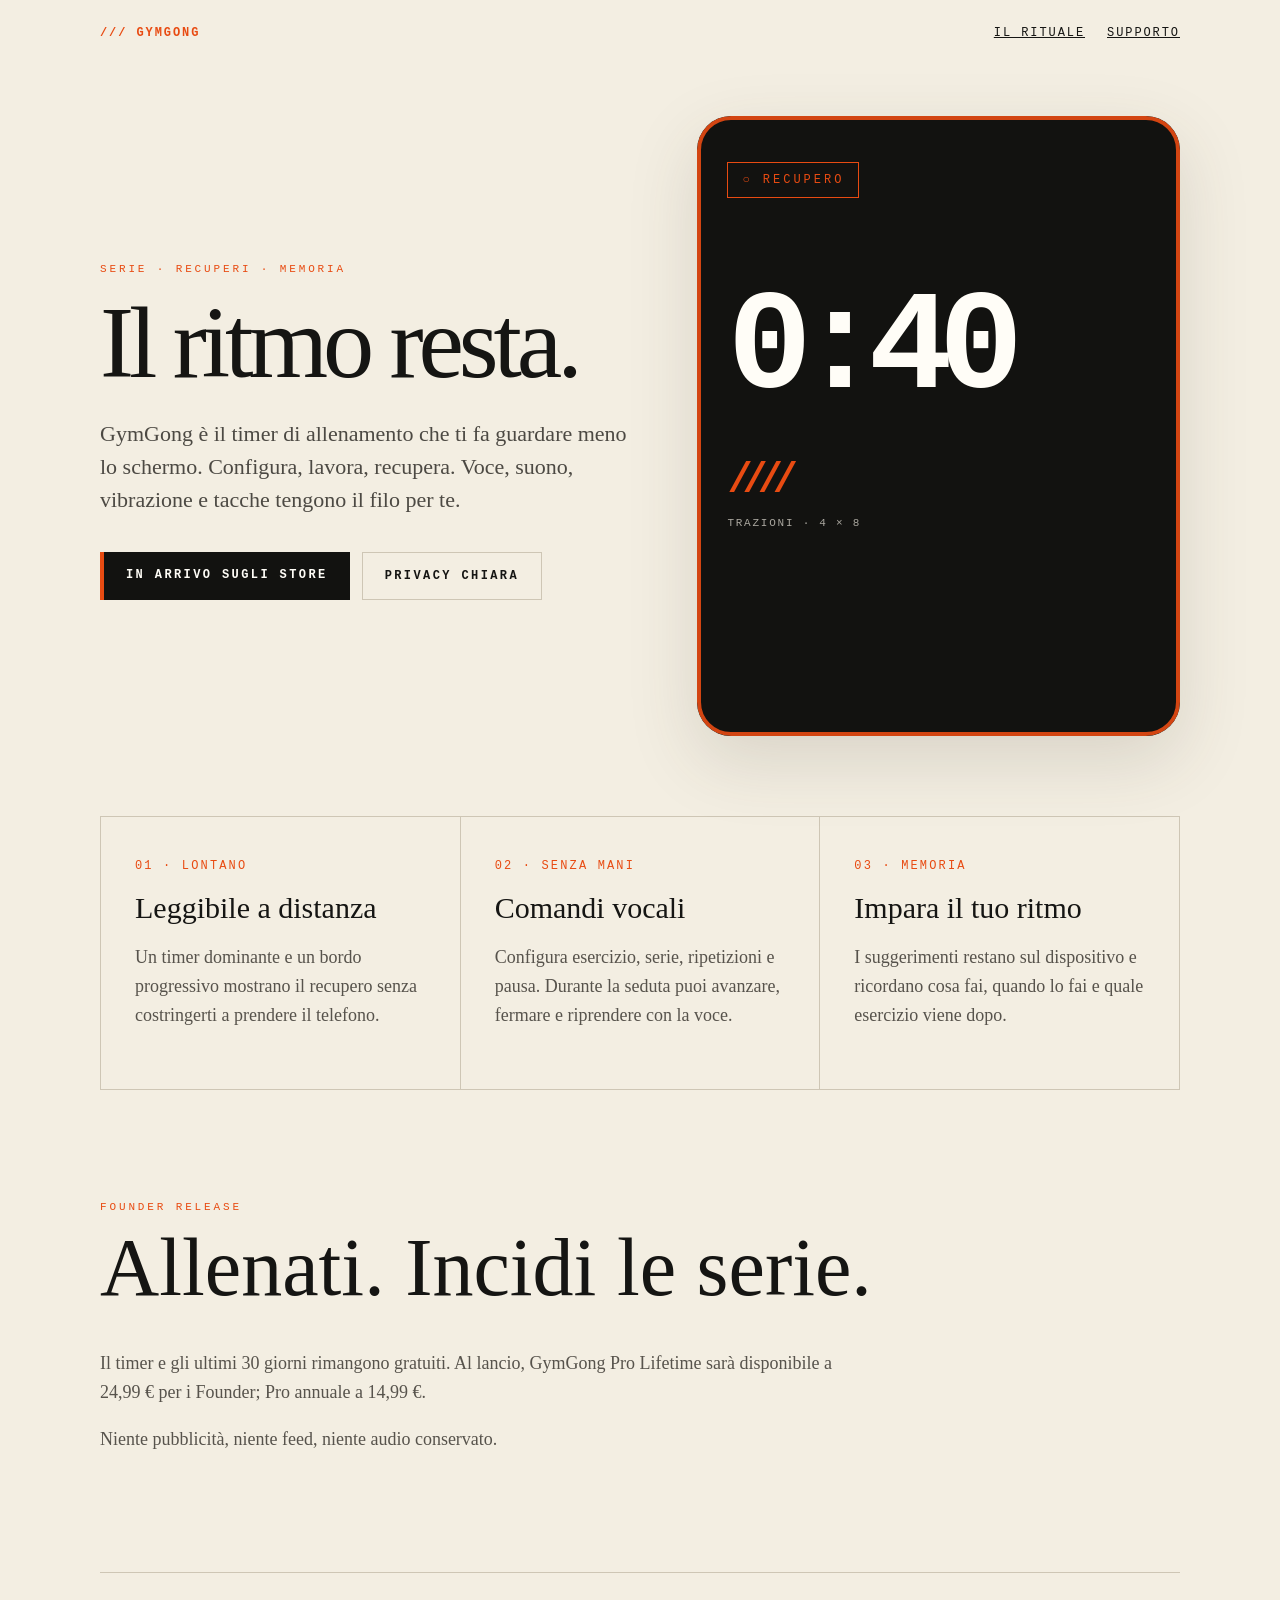
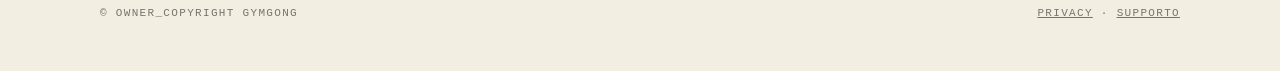
==== index.html @ 96884dc1 "Prepare GymGong 1.0 monetization launch" ====
<!doctype html><html lang="it"><head><meta charset="utf-8"><meta name="viewport" content="width=device-width,initial-scale=1"><meta name="description" content="GymGong: serie, recuperi e memoria. Un timer di allenamento tattile, vocale e memorabile."><meta property="og:title" content="GymGong — Il ritmo resta"><meta property="og:description" content="Guarda meno lo schermo. Senti il ritmo della seduta."><title>GymGong — Serie, recuperi, memoria</title><link rel="stylesheet" href="styles.css"></head><body><header class="wrap nav"><span class="mark">/// GymGong</span><div><a href="#rituale">Il rituale</a><a href="support.html">Supporto</a></div></header><main><section class="wrap hero"><div><p class="eyebrow">Serie · recuperi · memoria</p><h1>Il ritmo resta.</h1><p class="lead">GymGong è il timer di allenamento che ti fa guardare meno lo schermo. Configura, lavora, recupera. Voce, suono, vibrazione e tacche tengono il filo per te.</p><div class="actions"><a class="button" href="#arrivo">In arrivo sugli Store</a><a class="button secondary" href="privacy.html">Privacy chiara</a></div></div><div class="phone" aria-label="Anteprima del timer GymGong"><span class="state">○ RECUPERO</span><div class="timer">0:40</div><div class="tallies">////</div><small>TRAZIONI · 4 × 8</small></div></section><section id="rituale" class="wrap grid"><article class="card"><b>01 · LONTANO</b><h2>Leggibile a distanza</h2><p>Un timer dominante e un bordo progressivo mostrano il recupero senza costringerti a prendere il telefono.</p></article><article class="card"><b>02 · SENZA MANI</b><h2>Comandi vocali</h2><p>Configura esercizio, serie, ripetizioni e pausa. Durante la seduta puoi avanzare, fermare e riprendere con la voce.</p></article><article class="card"><b>03 · MEMORIA</b><h2>Impara il tuo ritmo</h2><p>I suggerimenti restano sul dispositivo e ricordano cosa fai, quando lo fai e quale esercizio viene dopo.</p></article></section><section id="arrivo" class="wrap section"><p class="eyebrow">Founder release</p><h1>Allenati. Incidi le serie.</h1><div class="copy"><p>Il timer e gli ultimi 30 giorni rimangono gratuiti. Al lancio, GymGong Pro Lifetime sarà disponibile a 24,99 € per i Founder; Pro annuale a 14,99 €.</p><p>Niente pubblicità, niente feed, niente audio conservato.</p></div></section></main><footer class="wrap footer"><span>© OWNER_COPYRIGHT GymGong</span><span><a href="privacy.html">Privacy</a> · <a href="support.html">Supporto</a></span></footer></body></html>
---- styles.css ----
:root{--paper:#f3eee2;--ink:#151513;--muted:#77746d;--line:#cec6b5;--accent:#e84b12;--dark:#121210;--white:#fffdf7}*{box-sizing:border-box}html{scroll-behavior:smooth}body{margin:0;background:var(--paper);color:var(--ink);font-family:Georgia,"Times New Roman",serif}a{color:inherit}.wrap{width:min(1080px,calc(100% - 40px));margin:auto}.nav{display:flex;justify-content:space-between;align-items:center;padding:26px 0;font-family:ui-monospace,monospace;letter-spacing:.16em;text-transform:uppercase;font-size:12px}.mark{color:var(--accent);font-weight:800}.nav div{display:flex;gap:22px}.hero{display:grid;grid-template-columns:1.05fr .95fr;gap:64px;align-items:center;min-height:76vh;padding:50px 0 80px}.eyebrow{font-family:ui-monospace,monospace;letter-spacing:.26em;text-transform:uppercase;color:var(--accent);font-size:11px}.hero h1{font-size:clamp(54px,8vw,104px);font-weight:400;line-height:.86;letter-spacing:-.05em;margin:24px 0 30px}.lead{font-size:22px;line-height:1.5;color:#4c4943;max-width:560px}.actions{display:flex;flex-wrap:wrap;gap:12px;margin-top:36px}.button{background:var(--dark);color:var(--white);padding:16px 22px;text-decoration:none;font:700 12px ui-monospace,monospace;letter-spacing:.2em;text-transform:uppercase;border-left:4px solid var(--accent)}.button.secondary{background:transparent;color:var(--ink);border:1px solid var(--line)}.phone{background:var(--dark);border-radius:34px;min-height:620px;padding:46px 30px;color:var(--white);box-shadow:0 24px 70px #403b3026;position:relative;overflow:hidden}.phone:after{content:"";position:absolute;inset:0;border:4px solid var(--accent);border-radius:34px;opacity:.9}.state{display:inline-block;border:1px solid var(--accent);padding:10px 14px;color:var(--accent);font:12px ui-monospace,monospace;letter-spacing:.25em}.timer{font:800 clamp(72px,11vw,142px) ui-monospace,monospace;letter-spacing:-.1em;margin:72px 0 28px}.tallies{color:var(--accent);font:800 42px ui-monospace,monospace;letter-spacing:-.24em}.phone small{display:block;margin-top:12px;color:#aaa79f;font:11px ui-monospace,monospace;letter-spacing:.16em}.grid{display:grid;grid-template-columns:repeat(3,1fr);border-top:1px solid var(--line);border-left:1px solid var(--line)}.card{padding:42px 34px;border-right:1px solid var(--line);border-bottom:1px solid var(--line)}.card b{display:block;color:var(--accent);font:12px ui-monospace,monospace;letter-spacing:.18em;margin-bottom:18px}.card h2{font-size:30px;font-weight:400;margin:0 0 14px}.card p,.copy p,.copy li{font-size:18px;line-height:1.6;color:#57534c}.section{padding:100px 0}.section h1{font-size:clamp(44px,7vw,82px);font-weight:400;line-height:1;margin:14px 0 40px}.copy{max-width:760px}.footer{border-top:1px solid var(--line);padding:34px 0 50px;display:flex;justify-content:space-between;gap:20px;color:var(--muted);font:11px ui-monospace,monospace;letter-spacing:.12em;text-transform:uppercase}@media(max-width:780px){.hero{grid-template-columns:1fr;gap:34px}.phone{min-height:480px}.grid{grid-template-columns:1fr}.footer{flex-direction:column}.nav div{gap:12px}.nav{font-size:10px}}
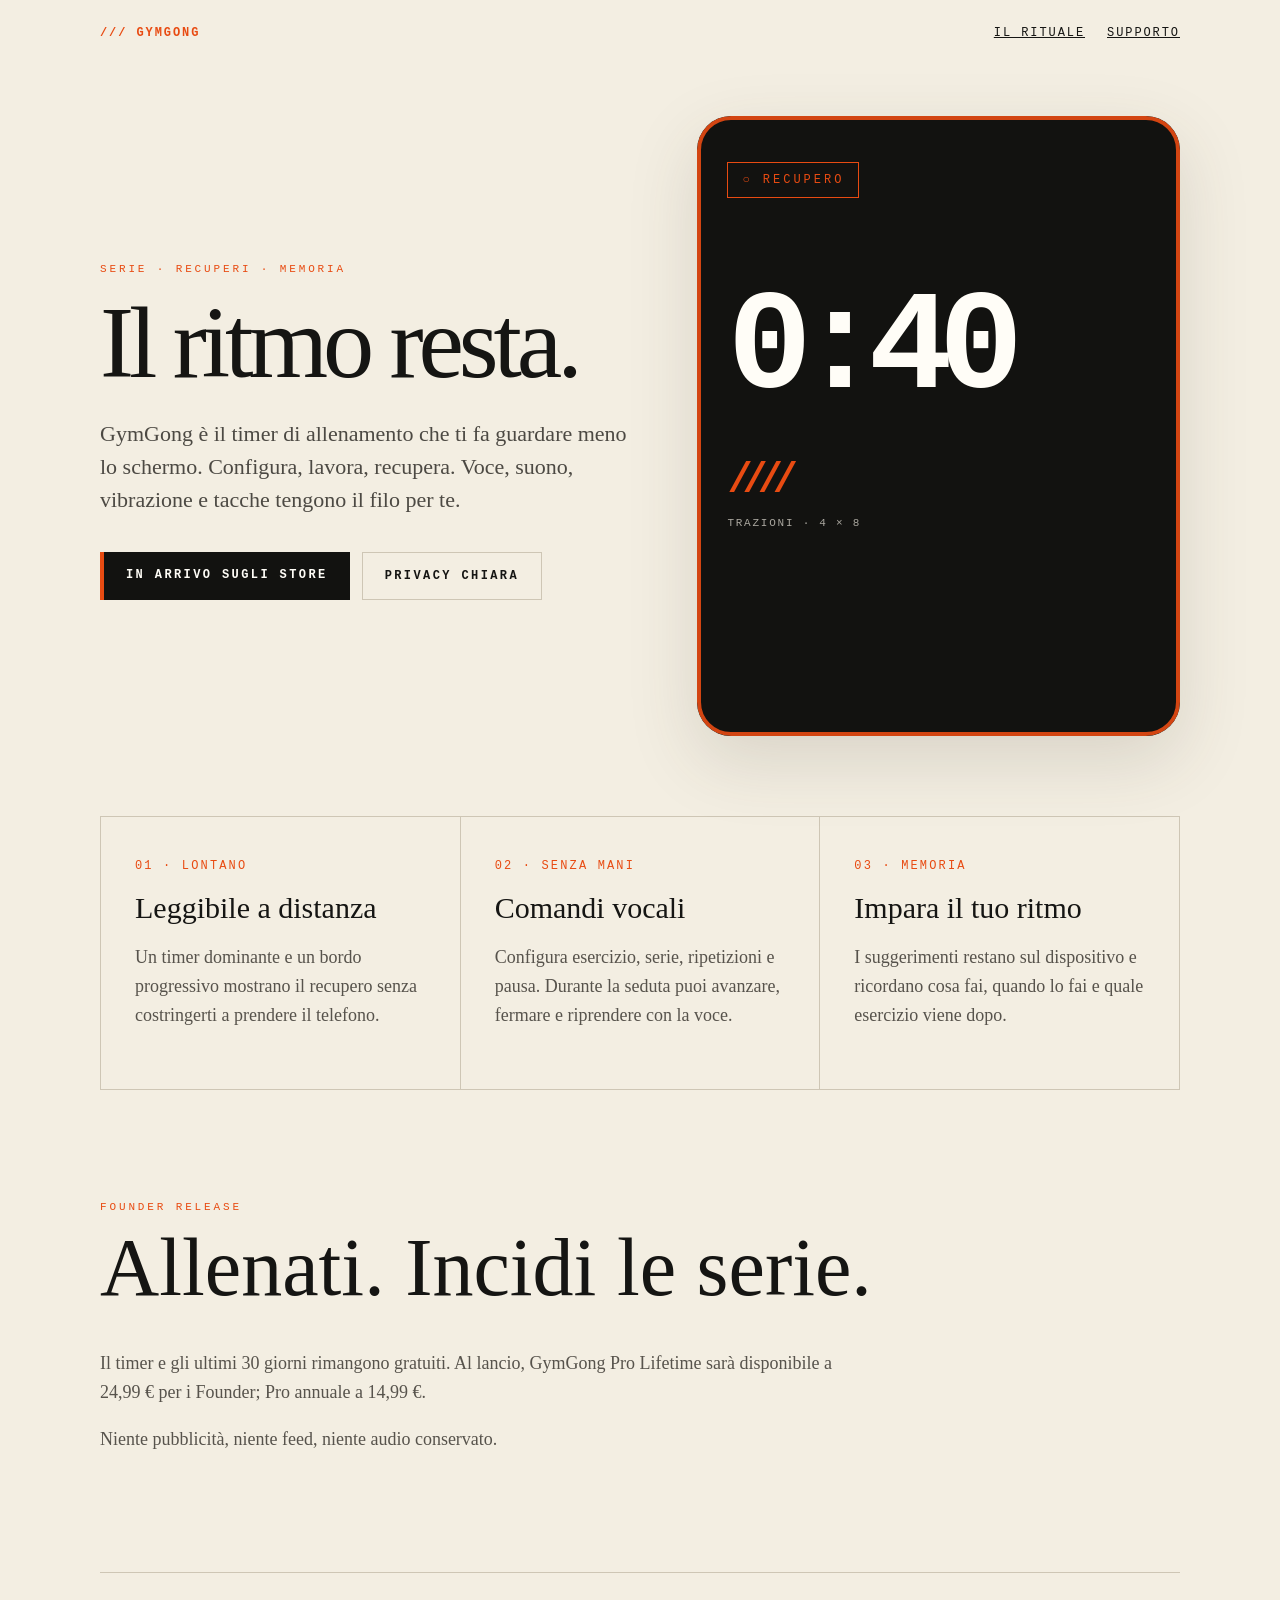
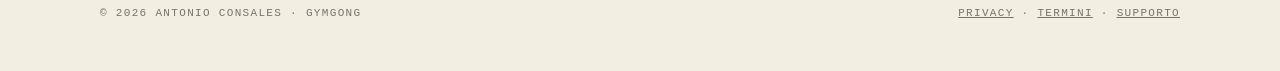
==== commit ebd826a3: "release: publish support and privacy site" ====
--- a/index.html
+++ b/index.html
@@ -1 +1 @@
-<!doctype html><html lang="it"><head><meta charset="utf-8"><meta name="viewport" content="width=device-width,initial-scale=1"><meta name="description" content="GymGong: serie, recuperi e memoria. Un timer di allenamento tattile, vocale e memorabile."><meta property="og:title" content="GymGong — Il ritmo resta"><meta property="og:description" content="Guarda meno lo schermo. Senti il ritmo della seduta."><title>GymGong — Serie, recuperi, memoria</title><link rel="stylesheet" href="styles.css"></head><body><header class="wrap nav"><span class="mark">/// GymGong</span><div><a href="#rituale">Il rituale</a><a href="support.html">Supporto</a></div></header><main><section class="wrap hero"><div><p class="eyebrow">Serie · recuperi · memoria</p><h1>Il ritmo resta.</h1><p class="lead">GymGong è il timer di allenamento che ti fa guardare meno lo schermo. Configura, lavora, recupera. Voce, suono, vibrazione e tacche tengono il filo per te.</p><div class="actions"><a class="button" href="#arrivo">In arrivo sugli Store</a><a class="button secondary" href="privacy.html">Privacy chiara</a></div></div><div class="phone" aria-label="Anteprima del timer GymGong"><span class="state">○ RECUPERO</span><div class="timer">0:40</div><div class="tallies">////</div><small>TRAZIONI · 4 × 8</small></div></section><section id="rituale" class="wrap grid"><article class="card"><b>01 · LONTANO</b><h2>Leggibile a distanza</h2><p>Un timer dominante e un bordo progressivo mostrano il recupero senza costringerti a prendere il telefono.</p></article><article class="card"><b>02 · SENZA MANI</b><h2>Comandi vocali</h2><p>Configura esercizio, serie, ripetizioni e pausa. Durante la seduta puoi avanzare, fermare e riprendere con la voce.</p></article><article class="card"><b>03 · MEMORIA</b><h2>Impara il tuo ritmo</h2><p>I suggerimenti restano sul dispositivo e ricordano cosa fai, quando lo fai e quale esercizio viene dopo.</p></article></section><section id="arrivo" class="wrap section"><p class="eyebrow">Founder release</p><h1>Allenati. Incidi le serie.</h1><div class="copy"><p>Il timer e gli ultimi 30 giorni rimangono gratuiti. Al lancio, GymGong Pro Lifetime sarà disponibile a 24,99 € per i Founder; Pro annuale a 14,99 €.</p><p>Niente pubblicità, niente feed, niente audio conservato.</p></div></section></main><footer class="wrap footer"><span>© OWNER_COPYRIGHT GymGong</span><span><a href="privacy.html">Privacy</a> · <a href="support.html">Supporto</a></span></footer></body></html>
+<!doctype html><html lang="it"><head><meta charset="utf-8"><meta name="viewport" content="width=device-width,initial-scale=1"><meta name="description" content="GymGong: serie, recuperi e memoria. Un timer di allenamento tattile, vocale e memorabile."><meta property="og:title" content="GymGong — Il ritmo resta"><meta property="og:description" content="Guarda meno lo schermo. Senti il ritmo della seduta."><title>GymGong — Serie, recuperi, memoria</title><link rel="stylesheet" href="styles.css"></head><body><header class="wrap nav"><span class="mark">/// GymGong</span><div><a href="#rituale">Il rituale</a><a href="support.html">Supporto</a></div></header><main><section class="wrap hero"><div><p class="eyebrow">Serie · recuperi · memoria</p><h1>Il ritmo resta.</h1><p class="lead">GymGong è il timer di allenamento che ti fa guardare meno lo schermo. Configura, lavora, recupera. Voce, suono, vibrazione e tacche tengono il filo per te.</p><div class="actions"><a class="button" href="#arrivo">In arrivo sugli Store</a><a class="button secondary" href="privacy.html">Privacy chiara</a></div></div><div class="phone" aria-label="Anteprima del timer GymGong"><span class="state">○ RECUPERO</span><div class="timer">0:40</div><div class="tallies">////</div><small>TRAZIONI · 4 × 8</small></div></section><section id="rituale" class="wrap grid"><article class="card"><b>01 · LONTANO</b><h2>Leggibile a distanza</h2><p>Un timer dominante e un bordo progressivo mostrano il recupero senza costringerti a prendere il telefono.</p></article><article class="card"><b>02 · SENZA MANI</b><h2>Comandi vocali</h2><p>Configura esercizio, serie, ripetizioni e pausa. Durante la seduta puoi avanzare, fermare e riprendere con la voce.</p></article><article class="card"><b>03 · MEMORIA</b><h2>Impara il tuo ritmo</h2><p>I suggerimenti restano sul dispositivo e ricordano cosa fai, quando lo fai e quale esercizio viene dopo.</p></article></section><section id="arrivo" class="wrap section"><p class="eyebrow">Founder release</p><h1>Allenati. Incidi le serie.</h1><div class="copy"><p>Il timer e gli ultimi 30 giorni rimangono gratuiti. Al lancio, GymGong Pro Lifetime sarà disponibile a 24,99 € per i Founder; Pro annuale a 14,99 €.</p><p>Niente pubblicità, niente feed, niente audio conservato.</p></div></section></main><footer class="wrap footer"><span>© 2026 Antonio Consales · GymGong</span><span><a href="privacy.html">Privacy</a> · <a href="terms.html">Termini</a> · <a href="support.html">Supporto</a></span></footer></body></html>
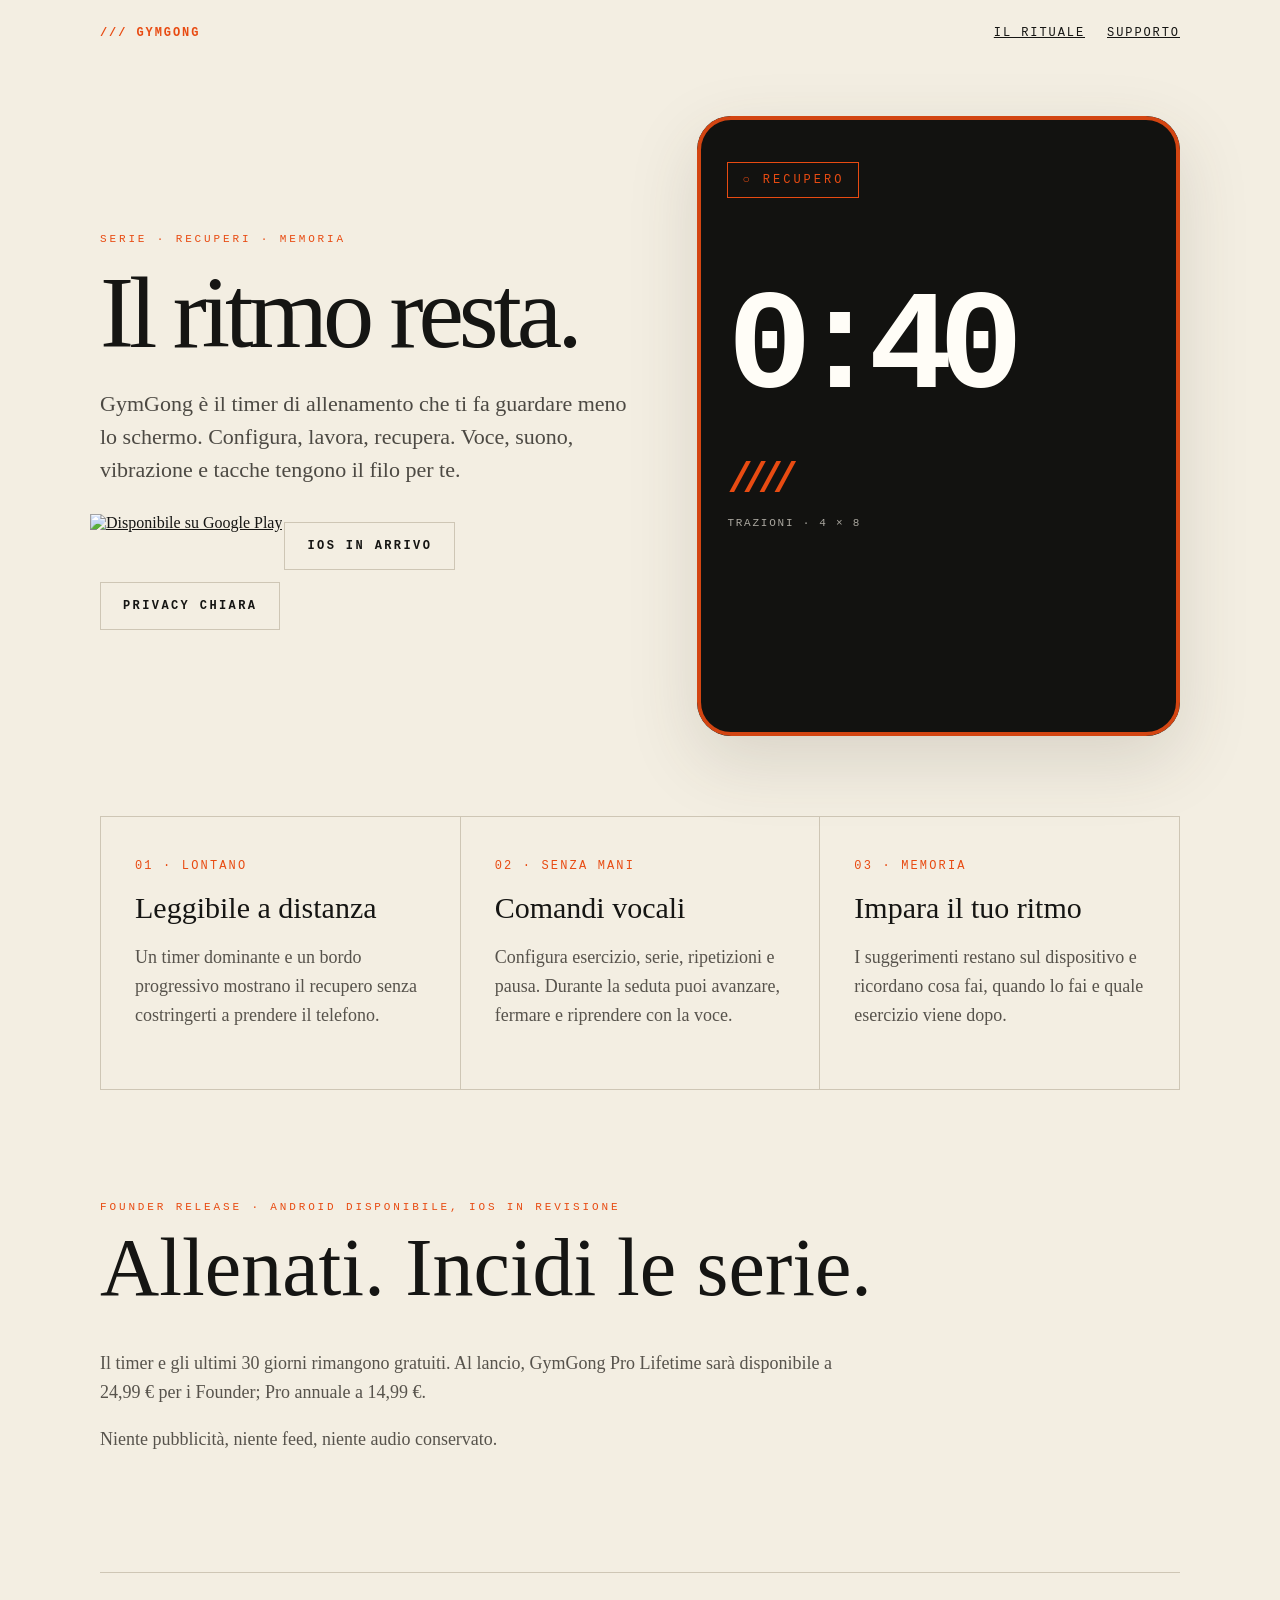
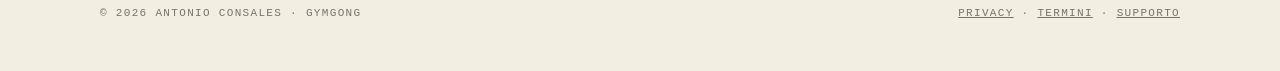
==== commit 208ae32d: "site: Google Play badge, Android available Co-Authored-By: Claude Fable 5.1 <noreply@anthropic.com>" ====
--- a/index.html
+++ b/index.html
@@ -1 +1 @@
-<!doctype html><html lang="it"><head><meta charset="utf-8"><meta name="viewport" content="width=device-width,initial-scale=1"><meta name="description" content="GymGong: serie, recuperi e memoria. Un timer di allenamento tattile, vocale e memorabile."><meta property="og:title" content="GymGong — Il ritmo resta"><meta property="og:description" content="Guarda meno lo schermo. Senti il ritmo della seduta."><title>GymGong — Serie, recuperi, memoria</title><link rel="stylesheet" href="styles.css"></head><body><header class="wrap nav"><span class="mark">/// GymGong</span><div><a href="#rituale">Il rituale</a><a href="support.html">Supporto</a></div></header><main><section class="wrap hero"><div><p class="eyebrow">Serie · recuperi · memoria</p><h1>Il ritmo resta.</h1><p class="lead">GymGong è il timer di allenamento che ti fa guardare meno lo schermo. Configura, lavora, recupera. Voce, suono, vibrazione e tacche tengono il filo per te.</p><div class="actions"><a class="button" href="#arrivo">In arrivo sugli Store</a><a class="button secondary" href="privacy.html">Privacy chiara</a></div></div><div class="phone" aria-label="Anteprima del timer GymGong"><span class="state">○ RECUPERO</span><div class="timer">0:40</div><div class="tallies">////</div><small>TRAZIONI · 4 × 8</small></div></section><section id="rituale" class="wrap grid"><article class="card"><b>01 · LONTANO</b><h2>Leggibile a distanza</h2><p>Un timer dominante e un bordo progressivo mostrano il recupero senza costringerti a prendere il telefono.</p></article><article class="card"><b>02 · SENZA MANI</b><h2>Comandi vocali</h2><p>Configura esercizio, serie, ripetizioni e pausa. Durante la seduta puoi avanzare, fermare e riprendere con la voce.</p></article><article class="card"><b>03 · MEMORIA</b><h2>Impara il tuo ritmo</h2><p>I suggerimenti restano sul dispositivo e ricordano cosa fai, quando lo fai e quale esercizio viene dopo.</p></article></section><section id="arrivo" class="wrap section"><p class="eyebrow">Founder release</p><h1>Allenati. Incidi le serie.</h1><div class="copy"><p>Il timer e gli ultimi 30 giorni rimangono gratuiti. Al lancio, GymGong Pro Lifetime sarà disponibile a 24,99 € per i Founder; Pro annuale a 14,99 €.</p><p>Niente pubblicità, niente feed, niente audio conservato.</p></div></section></main><footer class="wrap footer"><span>© 2026 Antonio Consales · GymGong</span><span><a href="privacy.html">Privacy</a> · <a href="terms.html">Termini</a> · <a href="support.html">Supporto</a></span></footer></body></html>
+<!doctype html><html lang="it"><head><meta charset="utf-8"><meta name="viewport" content="width=device-width,initial-scale=1"><meta name="description" content="GymGong: serie, recuperi e memoria. Un timer di allenamento tattile, vocale e memorabile."><meta property="og:title" content="GymGong — Il ritmo resta"><meta property="og:description" content="Guarda meno lo schermo. Senti il ritmo della seduta."><title>GymGong — Serie, recuperi, memoria</title><link rel="stylesheet" href="styles.css"></head><body><header class="wrap nav"><span class="mark">/// GymGong</span><div><a href="#rituale">Il rituale</a><a href="support.html">Supporto</a></div></header><main><section class="wrap hero"><div><p class="eyebrow">Serie · recuperi · memoria</p><h1>Il ritmo resta.</h1><p class="lead">GymGong è il timer di allenamento che ti fa guardare meno lo schermo. Configura, lavora, recupera. Voce, suono, vibrazione e tacche tengono il filo per te.</p><div class="actions"><a class="badge" href="https://play.google.com/store/apps/details?id=com.gymgong.app" rel="noopener"><img alt="Disponibile su Google Play" src="https://play.google.com/intl/it/badges/static/images/badges/it_badge_web_generic.png"></a><a class="button secondary" href="#arrivo">iOS in arrivo</a><a class="button secondary" href="privacy.html">Privacy chiara</a></div></div><div class="phone" aria-label="Anteprima del timer GymGong"><span class="state">○ RECUPERO</span><div class="timer">0:40</div><div class="tallies">////</div><small>TRAZIONI · 4 × 8</small></div></section><section id="rituale" class="wrap grid"><article class="card"><b>01 · LONTANO</b><h2>Leggibile a distanza</h2><p>Un timer dominante e un bordo progressivo mostrano il recupero senza costringerti a prendere il telefono.</p></article><article class="card"><b>02 · SENZA MANI</b><h2>Comandi vocali</h2><p>Configura esercizio, serie, ripetizioni e pausa. Durante la seduta puoi avanzare, fermare e riprendere con la voce.</p></article><article class="card"><b>03 · MEMORIA</b><h2>Impara il tuo ritmo</h2><p>I suggerimenti restano sul dispositivo e ricordano cosa fai, quando lo fai e quale esercizio viene dopo.</p></article></section><section id="arrivo" class="wrap section"><p class="eyebrow">Founder release · Android disponibile, iOS in revisione</p><h1>Allenati. Incidi le serie.</h1><div class="copy"><p>Il timer e gli ultimi 30 giorni rimangono gratuiti. Al lancio, GymGong Pro Lifetime sarà disponibile a 24,99 € per i Founder; Pro annuale a 14,99 €.</p><p>Niente pubblicità, niente feed, niente audio conservato.</p></div></section></main><footer class="wrap footer"><span>© 2026 Antonio Consales · GymGong</span><span><a href="privacy.html">Privacy</a> · <a href="terms.html">Termini</a> · <a href="support.html">Supporto</a></span></footer></body></html>
--- a/styles.css
+++ b/styles.css
@@ -1 +1 @@
-:root{--paper:#f3eee2;--ink:#151513;--muted:#77746d;--line:#cec6b5;--accent:#e84b12;--dark:#121210;--white:#fffdf7}*{box-sizing:border-box}html{scroll-behavior:smooth}body{margin:0;background:var(--paper);color:var(--ink);font-family:Georgia,"Times New Roman",serif}a{color:inherit}.wrap{width:min(1080px,calc(100% - 40px));margin:auto}.nav{display:flex;justify-content:space-between;align-items:center;padding:26px 0;font-family:ui-monospace,monospace;letter-spacing:.16em;text-transform:uppercase;font-size:12px}.mark{color:var(--accent);font-weight:800}.nav div{display:flex;gap:22px}.hero{display:grid;grid-template-columns:1.05fr .95fr;gap:64px;align-items:center;min-height:76vh;padding:50px 0 80px}.eyebrow{font-family:ui-monospace,monospace;letter-spacing:.26em;text-transform:uppercase;color:var(--accent);font-size:11px}.hero h1{font-size:clamp(54px,8vw,104px);font-weight:400;line-height:.86;letter-spacing:-.05em;margin:24px 0 30px}.lead{font-size:22px;line-height:1.5;color:#4c4943;max-width:560px}.actions{display:flex;flex-wrap:wrap;gap:12px;margin-top:36px}.button{background:var(--dark);color:var(--white);padding:16px 22px;text-decoration:none;font:700 12px ui-monospace,monospace;letter-spacing:.2em;text-transform:uppercase;border-left:4px solid var(--accent)}.button.secondary{background:transparent;color:var(--ink);border:1px solid var(--line)}.phone{background:var(--dark);border-radius:34px;min-height:620px;padding:46px 30px;color:var(--white);box-shadow:0 24px 70px #403b3026;position:relative;overflow:hidden}.phone:after{content:"";position:absolute;inset:0;border:4px solid var(--accent);border-radius:34px;opacity:.9}.state{display:inline-block;border:1px solid var(--accent);padding:10px 14px;color:var(--accent);font:12px ui-monospace,monospace;letter-spacing:.25em}.timer{font:800 clamp(72px,11vw,142px) ui-monospace,monospace;letter-spacing:-.1em;margin:72px 0 28px}.tallies{color:var(--accent);font:800 42px ui-monospace,monospace;letter-spacing:-.24em}.phone small{display:block;margin-top:12px;color:#aaa79f;font:11px ui-monospace,monospace;letter-spacing:.16em}.grid{display:grid;grid-template-columns:repeat(3,1fr);border-top:1px solid var(--line);border-left:1px solid var(--line)}.card{padding:42px 34px;border-right:1px solid var(--line);border-bottom:1px solid var(--line)}.card b{display:block;color:var(--accent);font:12px ui-monospace,monospace;letter-spacing:.18em;margin-bottom:18px}.card h2{font-size:30px;font-weight:400;margin:0 0 14px}.card p,.copy p,.copy li{font-size:18px;line-height:1.6;color:#57534c}.section{padding:100px 0}.section h1{font-size:clamp(44px,7vw,82px);font-weight:400;line-height:1;margin:14px 0 40px}.copy{max-width:760px}.footer{border-top:1px solid var(--line);padding:34px 0 50px;display:flex;justify-content:space-between;gap:20px;color:var(--muted);font:11px ui-monospace,monospace;letter-spacing:.12em;text-transform:uppercase}@media(max-width:780px){.hero{grid-template-columns:1fr;gap:34px}.phone{min-height:480px}.grid{grid-template-columns:1fr}.footer{flex-direction:column}.nav div{gap:12px}.nav{font-size:10px}}
+:root{--paper:#f3eee2;--ink:#151513;--muted:#77746d;--line:#cec6b5;--accent:#e84b12;--dark:#121210;--white:#fffdf7}*{box-sizing:border-box}html{scroll-behavior:smooth}body{margin:0;background:var(--paper);color:var(--ink);font-family:Georgia,"Times New Roman",serif}a{color:inherit}.wrap{width:min(1080px,calc(100% - 40px));margin:auto}.nav{display:flex;justify-content:space-between;align-items:center;padding:26px 0;font-family:ui-monospace,monospace;letter-spacing:.16em;text-transform:uppercase;font-size:12px}.mark{color:var(--accent);font-weight:800}.nav div{display:flex;gap:22px}.hero{display:grid;grid-template-columns:1.05fr .95fr;gap:64px;align-items:center;min-height:76vh;padding:50px 0 80px}.eyebrow{font-family:ui-monospace,monospace;letter-spacing:.26em;text-transform:uppercase;color:var(--accent);font-size:11px}.hero h1{font-size:clamp(54px,8vw,104px);font-weight:400;line-height:.86;letter-spacing:-.05em;margin:24px 0 30px}.lead{font-size:22px;line-height:1.5;color:#4c4943;max-width:560px}.actions{display:flex;flex-wrap:wrap;gap:12px;margin-top:36px;align-items:center}.badge img{height:64px;display:block;margin:-10px}.button{background:var(--dark);color:var(--white);padding:16px 22px;text-decoration:none;font:700 12px ui-monospace,monospace;letter-spacing:.2em;text-transform:uppercase;border-left:4px solid var(--accent)}.button.secondary{background:transparent;color:var(--ink);border:1px solid var(--line)}.phone{background:var(--dark);border-radius:34px;min-height:620px;padding:46px 30px;color:var(--white);box-shadow:0 24px 70px #403b3026;position:relative;overflow:hidden}.phone:after{content:"";position:absolute;inset:0;border:4px solid var(--accent);border-radius:34px;opacity:.9}.state{display:inline-block;border:1px solid var(--accent);padding:10px 14px;color:var(--accent);font:12px ui-monospace,monospace;letter-spacing:.25em}.timer{font:800 clamp(72px,11vw,142px) ui-monospace,monospace;letter-spacing:-.1em;margin:72px 0 28px}.tallies{color:var(--accent);font:800 42px ui-monospace,monospace;letter-spacing:-.24em}.phone small{display:block;margin-top:12px;color:#aaa79f;font:11px ui-monospace,monospace;letter-spacing:.16em}.grid{display:grid;grid-template-columns:repeat(3,1fr);border-top:1px solid var(--line);border-left:1px solid var(--line)}.card{padding:42px 34px;border-right:1px solid var(--line);border-bottom:1px solid var(--line)}.card b{display:block;color:var(--accent);font:12px ui-monospace,monospace;letter-spacing:.18em;margin-bottom:18px}.card h2{font-size:30px;font-weight:400;margin:0 0 14px}.card p,.copy p,.copy li{font-size:18px;line-height:1.6;color:#57534c}.section{padding:100px 0}.section h1{font-size:clamp(44px,7vw,82px);font-weight:400;line-height:1;margin:14px 0 40px}.copy{max-width:760px}.footer{border-top:1px solid var(--line);padding:34px 0 50px;display:flex;justify-content:space-between;gap:20px;color:var(--muted);font:11px ui-monospace,monospace;letter-spacing:.12em;text-transform:uppercase}@media(max-width:780px){.hero{grid-template-columns:1fr;gap:34px}.phone{min-height:480px}.grid{grid-template-columns:1fr}.footer{flex-direction:column}.nav div{gap:12px}.nav{font-size:10px}}
